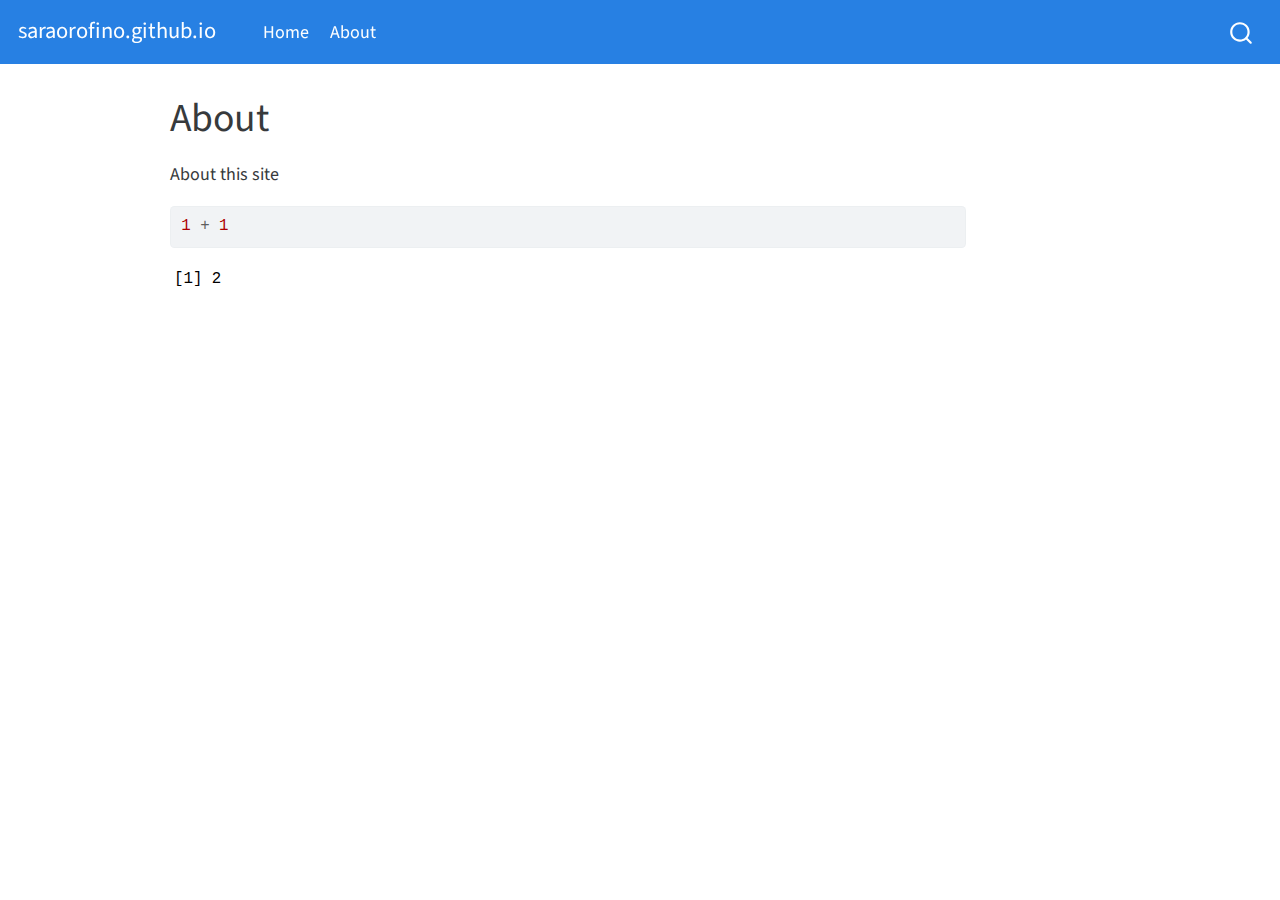
==== docs/about.html @ 3dde2472 "test build" ====
<!DOCTYPE html>
<html xmlns="http://www.w3.org/1999/xhtml" lang="en" xml:lang="en"><head>

<meta charset="utf-8">
<meta name="generator" content="quarto-1.2.269">

<meta name="viewport" content="width=device-width, initial-scale=1.0, user-scalable=yes">


<title>saraorofino.github.io - About</title>
<style>
code{white-space: pre-wrap;}
span.smallcaps{font-variant: small-caps;}
div.columns{display: flex; gap: min(4vw, 1.5em);}
div.column{flex: auto; overflow-x: auto;}
div.hanging-indent{margin-left: 1.5em; text-indent: -1.5em;}
ul.task-list{list-style: none;}
ul.task-list li input[type="checkbox"] {
  width: 0.8em;
  margin: 0 0.8em 0.2em -1.6em;
  vertical-align: middle;
}
pre > code.sourceCode { white-space: pre; position: relative; }
pre > code.sourceCode > span { display: inline-block; line-height: 1.25; }
pre > code.sourceCode > span:empty { height: 1.2em; }
.sourceCode { overflow: visible; }
code.sourceCode > span { color: inherit; text-decoration: inherit; }
div.sourceCode { margin: 1em 0; }
pre.sourceCode { margin: 0; }
@media screen {
div.sourceCode { overflow: auto; }
}
@media print {
pre > code.sourceCode { white-space: pre-wrap; }
pre > code.sourceCode > span { text-indent: -5em; padding-left: 5em; }
}
pre.numberSource code
  { counter-reset: source-line 0; }
pre.numberSource code > span
  { position: relative; left: -4em; counter-increment: source-line; }
pre.numberSource code > span > a:first-child::before
  { content: counter(source-line);
    position: relative; left: -1em; text-align: right; vertical-align: baseline;
    border: none; display: inline-block;
    -webkit-touch-callout: none; -webkit-user-select: none;
    -khtml-user-select: none; -moz-user-select: none;
    -ms-user-select: none; user-select: none;
    padding: 0 4px; width: 4em;
    color: #aaaaaa;
  }
pre.numberSource { margin-left: 3em; border-left: 1px solid #aaaaaa;  padding-left: 4px; }
div.sourceCode
  {   }
@media screen {
pre > code.sourceCode > span > a:first-child::before { text-decoration: underline; }
}
code span.al { color: #ff0000; font-weight: bold; } /* Alert */
code span.an { color: #60a0b0; font-weight: bold; font-style: italic; } /* Annotation */
code span.at { color: #7d9029; } /* Attribute */
code span.bn { color: #40a070; } /* BaseN */
code span.bu { color: #008000; } /* BuiltIn */
code span.cf { color: #007020; font-weight: bold; } /* ControlFlow */
code span.ch { color: #4070a0; } /* Char */
code span.cn { color: #880000; } /* Constant */
code span.co { color: #60a0b0; font-style: italic; } /* Comment */
code span.cv { color: #60a0b0; font-weight: bold; font-style: italic; } /* CommentVar */
code span.do { color: #ba2121; font-style: italic; } /* Documentation */
code span.dt { color: #902000; } /* DataType */
code span.dv { color: #40a070; } /* DecVal */
code span.er { color: #ff0000; font-weight: bold; } /* Error */
code span.ex { } /* Extension */
code span.fl { color: #40a070; } /* Float */
code span.fu { color: #06287e; } /* Function */
code span.im { color: #008000; font-weight: bold; } /* Import */
code span.in { color: #60a0b0; font-weight: bold; font-style: italic; } /* Information */
code span.kw { color: #007020; font-weight: bold; } /* Keyword */
code span.op { color: #666666; } /* Operator */
code span.ot { color: #007020; } /* Other */
code span.pp { color: #bc7a00; } /* Preprocessor */
code span.sc { color: #4070a0; } /* SpecialChar */
code span.ss { color: #bb6688; } /* SpecialString */
code span.st { color: #4070a0; } /* String */
code span.va { color: #19177c; } /* Variable */
code span.vs { color: #4070a0; } /* VerbatimString */
code span.wa { color: #60a0b0; font-weight: bold; font-style: italic; } /* Warning */
</style>


<script src="site_libs/quarto-nav/quarto-nav.js"></script>
<script src="site_libs/quarto-nav/headroom.min.js"></script>
<script src="site_libs/clipboard/clipboard.min.js"></script>
<script src="site_libs/quarto-search/autocomplete.umd.js"></script>
<script src="site_libs/quarto-search/fuse.min.js"></script>
<script src="site_libs/quarto-search/quarto-search.js"></script>
<meta name="quarto:offset" content="./">
<script src="site_libs/quarto-html/quarto.js"></script>
<script src="site_libs/quarto-html/popper.min.js"></script>
<script src="site_libs/quarto-html/tippy.umd.min.js"></script>
<script src="site_libs/quarto-html/anchor.min.js"></script>
<link href="site_libs/quarto-html/tippy.css" rel="stylesheet">
<link href="site_libs/quarto-html/quarto-syntax-highlighting.css" rel="stylesheet" id="quarto-text-highlighting-styles">
<script src="site_libs/bootstrap/bootstrap.min.js"></script>
<link href="site_libs/bootstrap/bootstrap-icons.css" rel="stylesheet">
<link href="site_libs/bootstrap/bootstrap.min.css" rel="stylesheet" id="quarto-bootstrap" data-mode="light">
<script id="quarto-search-options" type="application/json">{
  "location": "navbar",
  "copy-button": false,
  "collapse-after": 3,
  "panel-placement": "end",
  "type": "overlay",
  "limit": 20,
  "language": {
    "search-no-results-text": "No results",
    "search-matching-documents-text": "matching documents",
    "search-copy-link-title": "Copy link to search",
    "search-hide-matches-text": "Hide additional matches",
    "search-more-match-text": "more match in this document",
    "search-more-matches-text": "more matches in this document",
    "search-clear-button-title": "Clear",
    "search-detached-cancel-button-title": "Cancel",
    "search-submit-button-title": "Submit"
  }
}</script>


<link rel="stylesheet" href="styles.css">
</head>

<body class="nav-fixed">

<div id="quarto-search-results"></div>
  <header id="quarto-header" class="headroom fixed-top">
    <nav class="navbar navbar-expand-lg navbar-dark ">
      <div class="navbar-container container-fluid">
      <div class="navbar-brand-container">
    <a class="navbar-brand" href="./index.html">
    <span class="navbar-title">saraorofino.github.io</span>
    </a>
  </div>
          <button class="navbar-toggler" type="button" data-bs-toggle="collapse" data-bs-target="#navbarCollapse" aria-controls="navbarCollapse" aria-expanded="false" aria-label="Toggle navigation" onclick="if (window.quartoToggleHeadroom) { window.quartoToggleHeadroom(); }">
  <span class="navbar-toggler-icon"></span>
</button>
          <div class="collapse navbar-collapse" id="navbarCollapse">
            <ul class="navbar-nav navbar-nav-scroll me-auto">
  <li class="nav-item">
    <a class="nav-link" href="./index.html">
 <span class="menu-text">Home</span></a>
  </li>  
  <li class="nav-item">
    <a class="nav-link active" href="./about.html" aria-current="page">
 <span class="menu-text">About</span></a>
  </li>  
</ul>
              <div id="quarto-search" class="" title="Search"></div>
          </div> <!-- /navcollapse -->
      </div> <!-- /container-fluid -->
    </nav>
</header>
<!-- content -->
<div id="quarto-content" class="quarto-container page-columns page-rows-contents page-layout-article page-navbar">
<!-- sidebar -->
<!-- margin-sidebar -->
    <div id="quarto-margin-sidebar" class="sidebar margin-sidebar">
        
    </div>
<!-- main -->
<main class="content" id="quarto-document-content">

<header id="title-block-header" class="quarto-title-block default">
<div class="quarto-title">
<h1 class="title">About</h1>
</div>



<div class="quarto-title-meta">

    
  
    
  </div>
  

</header>

<p>About this site</p>
<div class="cell">
<div class="sourceCode cell-code" id="cb1"><pre class="sourceCode r code-with-copy"><code class="sourceCode r"><span id="cb1-1"><a href="#cb1-1" aria-hidden="true" tabindex="-1"></a><span class="dv">1</span> <span class="sc">+</span> <span class="dv">1</span></span></code><button title="Copy to Clipboard" class="code-copy-button"><i class="bi"></i></button></pre></div>
<div class="cell-output cell-output-stdout">
<pre><code>[1] 2</code></pre>
</div>
</div>



</main> <!-- /main -->
<script id="quarto-html-after-body" type="application/javascript">
window.document.addEventListener("DOMContentLoaded", function (event) {
  const toggleBodyColorMode = (bsSheetEl) => {
    const mode = bsSheetEl.getAttribute("data-mode");
    const bodyEl = window.document.querySelector("body");
    if (mode === "dark") {
      bodyEl.classList.add("quarto-dark");
      bodyEl.classList.remove("quarto-light");
    } else {
      bodyEl.classList.add("quarto-light");
      bodyEl.classList.remove("quarto-dark");
    }
  }
  const toggleBodyColorPrimary = () => {
    const bsSheetEl = window.document.querySelector("link#quarto-bootstrap");
    if (bsSheetEl) {
      toggleBodyColorMode(bsSheetEl);
    }
  }
  toggleBodyColorPrimary();  
  const icon = "";
  const anchorJS = new window.AnchorJS();
  anchorJS.options = {
    placement: 'right',
    icon: icon
  };
  anchorJS.add('.anchored');
  const clipboard = new window.ClipboardJS('.code-copy-button', {
    target: function(trigger) {
      return trigger.previousElementSibling;
    }
  });
  clipboard.on('success', function(e) {
    // button target
    const button = e.trigger;
    // don't keep focus
    button.blur();
    // flash "checked"
    button.classList.add('code-copy-button-checked');
    var currentTitle = button.getAttribute("title");
    button.setAttribute("title", "Copied!");
    let tooltip;
    if (window.bootstrap) {
      button.setAttribute("data-bs-toggle", "tooltip");
      button.setAttribute("data-bs-placement", "left");
      button.setAttribute("data-bs-title", "Copied!");
      tooltip = new bootstrap.Tooltip(button, 
        { trigger: "manual", 
          customClass: "code-copy-button-tooltip",
          offset: [0, -8]});
      tooltip.show();    
    }
    setTimeout(function() {
      if (tooltip) {
        tooltip.hide();
        button.removeAttribute("data-bs-title");
        button.removeAttribute("data-bs-toggle");
        button.removeAttribute("data-bs-placement");
      }
      button.setAttribute("title", currentTitle);
      button.classList.remove('code-copy-button-checked');
    }, 1000);
    // clear code selection
    e.clearSelection();
  });
  function tippyHover(el, contentFn) {
    const config = {
      allowHTML: true,
      content: contentFn,
      maxWidth: 500,
      delay: 100,
      arrow: false,
      appendTo: function(el) {
          return el.parentElement;
      },
      interactive: true,
      interactiveBorder: 10,
      theme: 'quarto',
      placement: 'bottom-start'
    };
    window.tippy(el, config); 
  }
  const noterefs = window.document.querySelectorAll('a[role="doc-noteref"]');
  for (var i=0; i<noterefs.length; i++) {
    const ref = noterefs[i];
    tippyHover(ref, function() {
      // use id or data attribute instead here
      let href = ref.getAttribute('data-footnote-href') || ref.getAttribute('href');
      try { href = new URL(href).hash; } catch {}
      const id = href.replace(/^#\/?/, "");
      const note = window.document.getElementById(id);
      return note.innerHTML;
    });
  }
  const findCites = (el) => {
    const parentEl = el.parentElement;
    if (parentEl) {
      const cites = parentEl.dataset.cites;
      if (cites) {
        return {
          el,
          cites: cites.split(' ')
        };
      } else {
        return findCites(el.parentElement)
      }
    } else {
      return undefined;
    }
  };
  var bibliorefs = window.document.querySelectorAll('a[role="doc-biblioref"]');
  for (var i=0; i<bibliorefs.length; i++) {
    const ref = bibliorefs[i];
    const citeInfo = findCites(ref);
    if (citeInfo) {
      tippyHover(citeInfo.el, function() {
        var popup = window.document.createElement('div');
        citeInfo.cites.forEach(function(cite) {
          var citeDiv = window.document.createElement('div');
          citeDiv.classList.add('hanging-indent');
          citeDiv.classList.add('csl-entry');
          var biblioDiv = window.document.getElementById('ref-' + cite);
          if (biblioDiv) {
            citeDiv.innerHTML = biblioDiv.innerHTML;
          }
          popup.appendChild(citeDiv);
        });
        return popup.innerHTML;
      });
    }
  }
});
</script>
</div> <!-- /content -->



</body></html>
---- docs/site_libs/quarto-html/tippy.css ----
.tippy-box[data-animation=fade][data-state=hidden]{opacity:0}[data-tippy-root]{max-width:calc(100vw - 10px)}.tippy-box{position:relative;background-color:#333;color:#fff;border-radius:4px;font-size:14px;line-height:1.4;white-space:normal;outline:0;transition-property:transform,visibility,opacity}.tippy-box[data-placement^=top]>.tippy-arrow{bottom:0}.tippy-box[data-placement^=top]>.tippy-arrow:before{bottom:-7px;left:0;border-width:8px 8px 0;border-top-color:initial;transform-origin:center top}.tippy-box[data-placement^=bottom]>.tippy-arrow{top:0}.tippy-box[data-placement^=bottom]>.tippy-arrow:before{top:-7px;left:0;border-width:0 8px 8px;border-bottom-color:initial;transform-origin:center bottom}.tippy-box[data-placement^=left]>.tippy-arrow{right:0}.tippy-box[data-placement^=left]>.tippy-arrow:before{border-width:8px 0 8px 8px;border-left-color:initial;right:-7px;transform-origin:center left}.tippy-box[data-placement^=right]>.tippy-arrow{left:0}.tippy-box[data-placement^=right]>.tippy-arrow:before{left:-7px;border-width:8px 8px 8px 0;border-right-color:initial;transform-origin:center right}.tippy-box[data-inertia][data-state=visible]{transition-timing-function:cubic-bezier(.54,1.5,.38,1.11)}.tippy-arrow{width:16px;height:16px;color:#333}.tippy-arrow:before{content:"";position:absolute;border-color:transparent;border-style:solid}.tippy-content{position:relative;padding:5px 9px;z-index:1}
---- docs/site_libs/quarto-html/quarto-syntax-highlighting.css ----
/* quarto syntax highlight colors */
:root {
  --quarto-hl-ot-color: #003B4F;
  --quarto-hl-at-color: #657422;
  --quarto-hl-ss-color: #20794D;
  --quarto-hl-an-color: #5E5E5E;
  --quarto-hl-fu-color: #4758AB;
  --quarto-hl-st-color: #20794D;
  --quarto-hl-cf-color: #003B4F;
  --quarto-hl-op-color: #5E5E5E;
  --quarto-hl-er-color: #AD0000;
  --quarto-hl-bn-color: #AD0000;
  --quarto-hl-al-color: #AD0000;
  --quarto-hl-va-color: #111111;
  --quarto-hl-bu-color: inherit;
  --quarto-hl-ex-color: inherit;
  --quarto-hl-pp-color: #AD0000;
  --quarto-hl-in-color: #5E5E5E;
  --quarto-hl-vs-color: #20794D;
  --quarto-hl-wa-color: #5E5E5E;
  --quarto-hl-do-color: #5E5E5E;
  --quarto-hl-im-color: #00769E;
  --quarto-hl-ch-color: #20794D;
  --quarto-hl-dt-color: #AD0000;
  --quarto-hl-fl-color: #AD0000;
  --quarto-hl-co-color: #5E5E5E;
  --quarto-hl-cv-color: #5E5E5E;
  --quarto-hl-cn-color: #8f5902;
  --quarto-hl-sc-color: #5E5E5E;
  --quarto-hl-dv-color: #AD0000;
  --quarto-hl-kw-color: #003B4F;
}

/* other quarto variables */
:root {
  --quarto-font-monospace: SFMono-Regular, Menlo, Monaco, Consolas, "Liberation Mono", "Courier New", monospace;
}

pre > code.sourceCode > span {
  color: #003B4F;
}

code span {
  color: #003B4F;
}

code.sourceCode > span {
  color: #003B4F;
}

div.sourceCode,
div.sourceCode pre.sourceCode {
  color: #003B4F;
}

code span.ot {
  color: #003B4F;
}

code span.at {
  color: #657422;
}

code span.ss {
  color: #20794D;
}

code span.an {
  color: #5E5E5E;
}

code span.fu {
  color: #4758AB;
}

code span.st {
  color: #20794D;
}

code span.cf {
  color: #003B4F;
}

code span.op {
  color: #5E5E5E;
}

code span.er {
  color: #AD0000;
}

code span.bn {
  color: #AD0000;
}

code span.al {
  color: #AD0000;
}

code span.va {
  color: #111111;
}

code span.pp {
  color: #AD0000;
}

code span.in {
  color: #5E5E5E;
}

code span.vs {
  color: #20794D;
}

code span.wa {
  color: #5E5E5E;
  font-style: italic;
}

code span.do {
  color: #5E5E5E;
  font-style: italic;
}

code span.im {
  color: #00769E;
}

code span.ch {
  color: #20794D;
}

code span.dt {
  color: #AD0000;
}

code span.fl {
  color: #AD0000;
}

code span.co {
  color: #5E5E5E;
}

code span.cv {
  color: #5E5E5E;
  font-style: italic;
}

code span.cn {
  color: #8f5902;
}

code span.sc {
  color: #5E5E5E;
}

code span.dv {
  color: #AD0000;
}

code span.kw {
  color: #003B4F;
}

.prevent-inlining {
  content: "</";
}

/*# sourceMappingURL=debc5d5d77c3f9108843748ff7464032.css.map */
---- docs/styles.css ----
/* css styles */
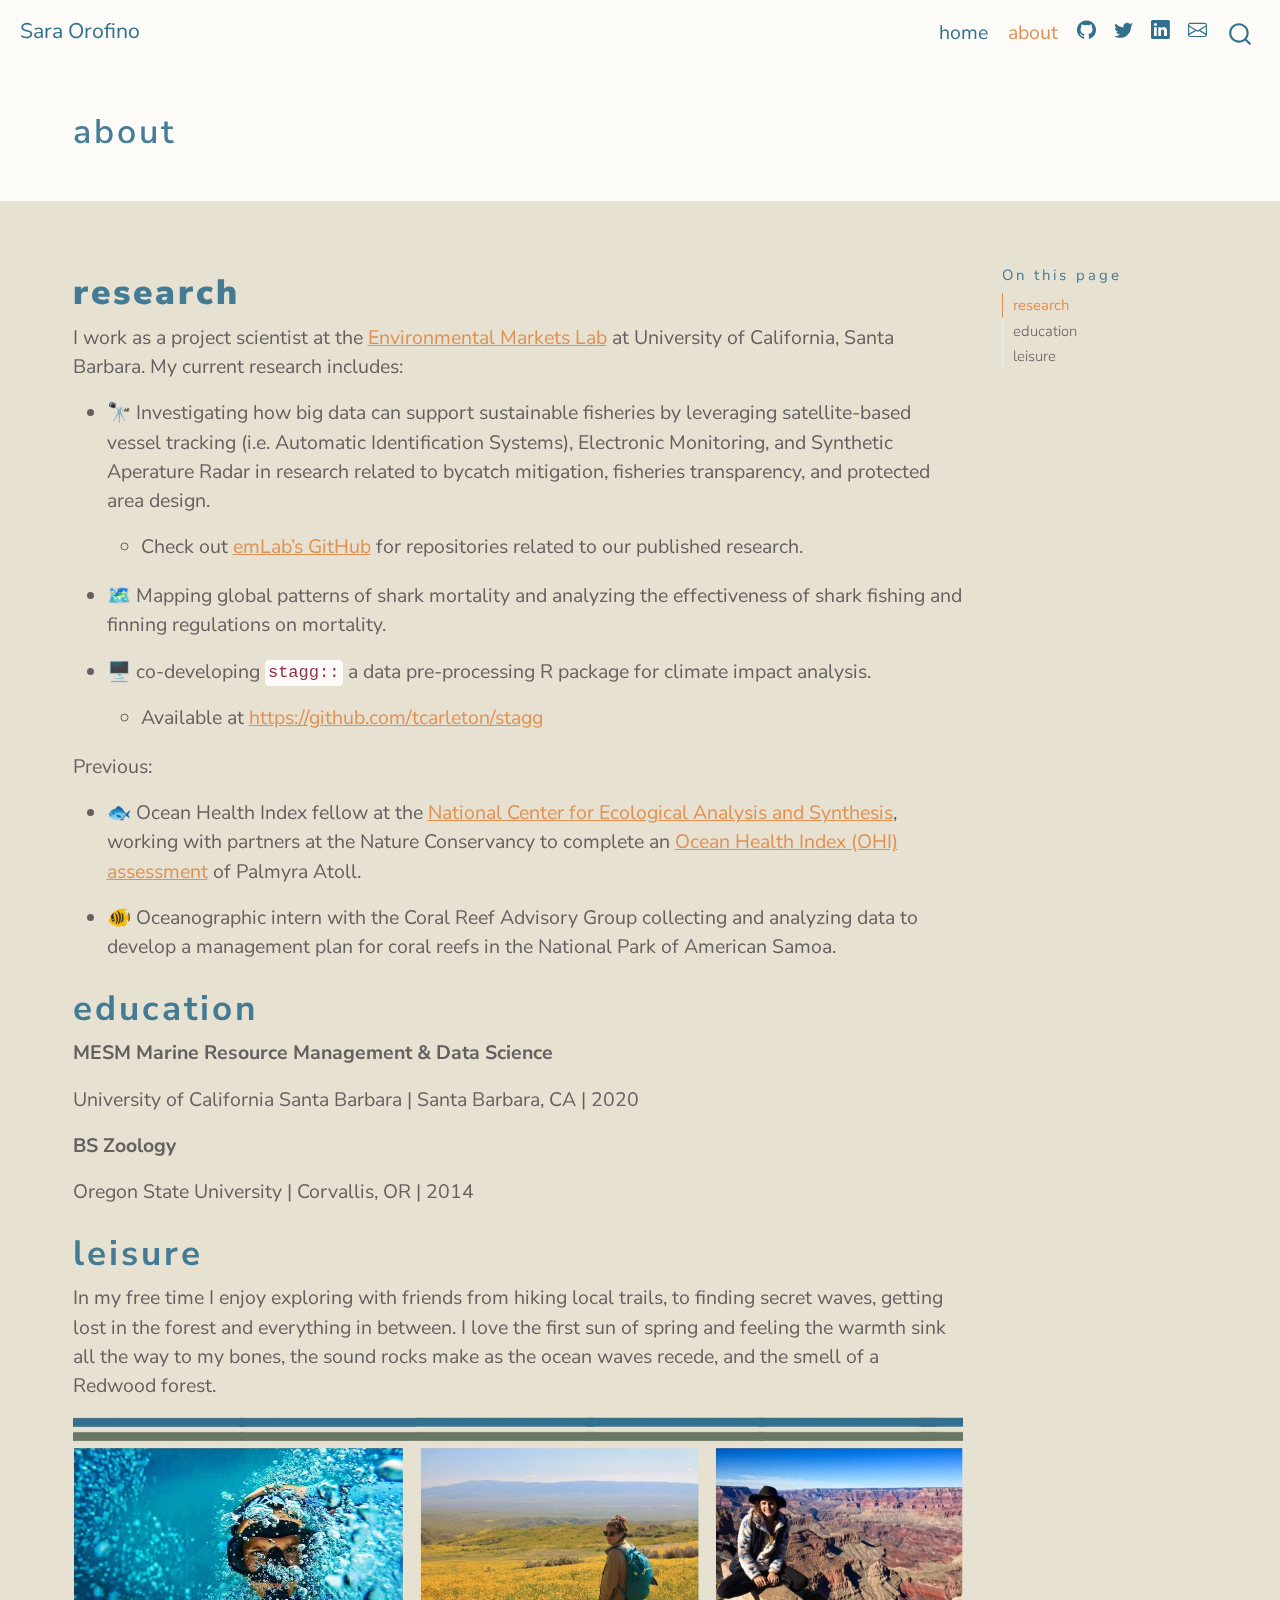
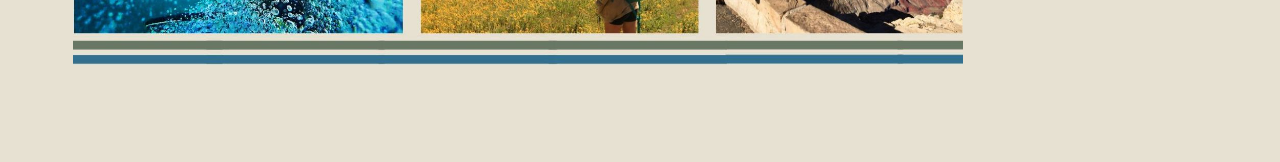
==== commit ec481ca8: "Build out about page, add colors" ====
--- a/docs/about.html
+++ b/docs/about.html
@@ -2,12 +2,12 @@
 <html xmlns="http://www.w3.org/1999/xhtml" lang="en" xml:lang="en"><head>
 
 <meta charset="utf-8">
-<meta name="generator" content="quarto-1.2.269">
+<meta name="generator" content="quarto-1.3.353">
 
 <meta name="viewport" content="width=device-width, initial-scale=1.0, user-scalable=yes">
 
 
-<title>saraorofino.github.io - About</title>
+<title>Sara Orofino - about</title>
 <style>
 code{white-space: pre-wrap;}
 span.smallcaps{font-variant: small-caps;}
@@ -17,72 +17,9 @@
 ul.task-list{list-style: none;}
 ul.task-list li input[type="checkbox"] {
   width: 0.8em;
-  margin: 0 0.8em 0.2em -1.6em;
+  margin: 0 0.8em 0.2em -1em; /* quarto-specific, see https://github.com/quarto-dev/quarto-cli/issues/4556 */ 
   vertical-align: middle;
 }
-pre > code.sourceCode { white-space: pre; position: relative; }
-pre > code.sourceCode > span { display: inline-block; line-height: 1.25; }
-pre > code.sourceCode > span:empty { height: 1.2em; }
-.sourceCode { overflow: visible; }
-code.sourceCode > span { color: inherit; text-decoration: inherit; }
-div.sourceCode { margin: 1em 0; }
-pre.sourceCode { margin: 0; }
-@media screen {
-div.sourceCode { overflow: auto; }
-}
-@media print {
-pre > code.sourceCode { white-space: pre-wrap; }
-pre > code.sourceCode > span { text-indent: -5em; padding-left: 5em; }
-}
-pre.numberSource code
-  { counter-reset: source-line 0; }
-pre.numberSource code > span
-  { position: relative; left: -4em; counter-increment: source-line; }
-pre.numberSource code > span > a:first-child::before
-  { content: counter(source-line);
-    position: relative; left: -1em; text-align: right; vertical-align: baseline;
-    border: none; display: inline-block;
-    -webkit-touch-callout: none; -webkit-user-select: none;
-    -khtml-user-select: none; -moz-user-select: none;
-    -ms-user-select: none; user-select: none;
-    padding: 0 4px; width: 4em;
-    color: #aaaaaa;
-  }
-pre.numberSource { margin-left: 3em; border-left: 1px solid #aaaaaa;  padding-left: 4px; }
-div.sourceCode
-  {   }
-@media screen {
-pre > code.sourceCode > span > a:first-child::before { text-decoration: underline; }
-}
-code span.al { color: #ff0000; font-weight: bold; } /* Alert */
-code span.an { color: #60a0b0; font-weight: bold; font-style: italic; } /* Annotation */
-code span.at { color: #7d9029; } /* Attribute */
-code span.bn { color: #40a070; } /* BaseN */
-code span.bu { color: #008000; } /* BuiltIn */
-code span.cf { color: #007020; font-weight: bold; } /* ControlFlow */
-code span.ch { color: #4070a0; } /* Char */
-code span.cn { color: #880000; } /* Constant */
-code span.co { color: #60a0b0; font-style: italic; } /* Comment */
-code span.cv { color: #60a0b0; font-weight: bold; font-style: italic; } /* CommentVar */
-code span.do { color: #ba2121; font-style: italic; } /* Documentation */
-code span.dt { color: #902000; } /* DataType */
-code span.dv { color: #40a070; } /* DecVal */
-code span.er { color: #ff0000; font-weight: bold; } /* Error */
-code span.ex { } /* Extension */
-code span.fl { color: #40a070; } /* Float */
-code span.fu { color: #06287e; } /* Function */
-code span.im { color: #008000; font-weight: bold; } /* Import */
-code span.in { color: #60a0b0; font-weight: bold; font-style: italic; } /* Information */
-code span.kw { color: #007020; font-weight: bold; } /* Keyword */
-code span.op { color: #666666; } /* Operator */
-code span.ot { color: #007020; } /* Other */
-code span.pp { color: #bc7a00; } /* Preprocessor */
-code span.sc { color: #4070a0; } /* SpecialChar */
-code span.ss { color: #bb6688; } /* SpecialString */
-code span.st { color: #4070a0; } /* String */
-code span.va { color: #19177c; } /* Variable */
-code span.vs { color: #4070a0; } /* VerbatimString */
-code span.wa { color: #60a0b0; font-weight: bold; font-style: italic; } /* Warning */
 </style>
 
 
@@ -123,7 +60,6 @@
 }</script>
 
 
-<link rel="stylesheet" href="styles.css">
 </head>
 
 <body class="nav-fixed">
@@ -134,64 +70,121 @@
       <div class="navbar-container container-fluid">
       <div class="navbar-brand-container">
     <a class="navbar-brand" href="./index.html">
-    <span class="navbar-title">saraorofino.github.io</span>
+    <span class="navbar-title">Sara Orofino</span>
     </a>
   </div>
+            <div id="quarto-search" class="" title="Search"></div>
           <button class="navbar-toggler" type="button" data-bs-toggle="collapse" data-bs-target="#navbarCollapse" aria-controls="navbarCollapse" aria-expanded="false" aria-label="Toggle navigation" onclick="if (window.quartoToggleHeadroom) { window.quartoToggleHeadroom(); }">
   <span class="navbar-toggler-icon"></span>
 </button>
           <div class="collapse navbar-collapse" id="navbarCollapse">
-            <ul class="navbar-nav navbar-nav-scroll me-auto">
+            <ul class="navbar-nav navbar-nav-scroll ms-auto">
   <li class="nav-item">
-    <a class="nav-link" href="./index.html">
- <span class="menu-text">Home</span></a>
+    <a class="nav-link" href="./index.html" rel="" target="">
+ <span class="menu-text">home</span></a>
   </li>  
   <li class="nav-item">
-    <a class="nav-link active" href="./about.html" aria-current="page">
- <span class="menu-text">About</span></a>
+    <a class="nav-link active" href="./about.html" rel="" target="" aria-current="page">
+ <span class="menu-text">about</span></a>
+  </li>  
+  <li class="nav-item compact">
+    <a class="nav-link" href="https://github.com/saraorofino" rel="" target=""><i class="bi bi-github" role="img">
+</i> 
+ <span class="menu-text"></span></a>
+  </li>  
+  <li class="nav-item compact">
+    <a class="nav-link" href="https://twitter.com/slorofino" rel="" target=""><i class="bi bi-twitter" role="img">
+</i> 
+ <span class="menu-text"></span></a>
+  </li>  
+  <li class="nav-item compact">
+    <a class="nav-link" href="https://www.linkedin.com/in/sara-orofino" rel="" target=""><i class="bi bi-linkedin" role="img">
+</i> 
+ <span class="menu-text"></span></a>
+  </li>  
+  <li class="nav-item compact">
+    <a class="nav-link" href="mailto:saraorofino@ucsb.edu" rel="" target=""><i class="bi bi-envelope" role="img">
+</i> 
+ <span class="menu-text"></span></a>
   </li>  
 </ul>
-              <div id="quarto-search" class="" title="Search"></div>
+            <div class="quarto-navbar-tools">
+</div>
           </div> <!-- /navcollapse -->
       </div> <!-- /container-fluid -->
     </nav>
 </header>
 <!-- content -->
-<div id="quarto-content" class="quarto-container page-columns page-rows-contents page-layout-article page-navbar">
+<header id="title-block-header" class="quarto-title-block default page-columns page-full">
+  <div class="quarto-title-banner page-columns page-full">
+    <div class="quarto-title column-page-left">
+      <h1 class="title">about</h1>
+                      </div>
+  </div>
+    
+  
+  <div class="quarto-title-meta">
+
+      
+    
+      
+    </div>
+    
+  
+  </header><div id="quarto-content" class="quarto-container page-columns page-rows-contents page-layout-full page-navbar">
 <!-- sidebar -->
 <!-- margin-sidebar -->
     <div id="quarto-margin-sidebar" class="sidebar margin-sidebar">
-        
+        <nav id="TOC" role="doc-toc" class="toc-active">
+    <h2 id="toc-title">On this page</h2>
+   
+  <ul>
+  <li><a href="#research" id="toc-research" class="nav-link active" data-scroll-target="#research"><strong>research</strong></a></li>
+  <li><a href="#education" id="toc-education" class="nav-link" data-scroll-target="#education">education</a></li>
+  <li><a href="#leisure" id="toc-leisure" class="nav-link" data-scroll-target="#leisure">leisure</a></li>
+  </ul>
+</nav>
     </div>
 <!-- main -->
-<main class="content" id="quarto-document-content">
-
-<header id="title-block-header" class="quarto-title-block default">
-<div class="quarto-title">
-<h1 class="title">About</h1>
-</div>
-
-
-
-<div class="quarto-title-meta">
-
-    
-  
-    
-  </div>
-  
-
-</header>
-
-<p>About this site</p>
-<div class="cell">
-<div class="sourceCode cell-code" id="cb1"><pre class="sourceCode r code-with-copy"><code class="sourceCode r"><span id="cb1-1"><a href="#cb1-1" aria-hidden="true" tabindex="-1"></a><span class="dv">1</span> <span class="sc">+</span> <span class="dv">1</span></span></code><button title="Copy to Clipboard" class="code-copy-button"><i class="bi"></i></button></pre></div>
-<div class="cell-output cell-output-stdout">
-<pre><code>[1] 2</code></pre>
-</div>
-</div>
-
-
+<main class="content quarto-banner-title-block column-page-left" id="quarto-document-content">
+
+
+
+
+<section id="research" class="level3">
+<h3 class="anchored" data-anchor-id="research"><strong>research</strong></h3>
+<p>I work as a project scientist at the <a href="https://emlab.ucsb.edu/">Environmental Markets Lab</a> at University of California, Santa Barbara. My current research includes:</p>
+<ul>
+<li><p>🔭 Investigating how big data can support sustainable fisheries by leveraging satellite-based vessel tracking (i.e.&nbsp;Automatic Identification Systems), Electronic Monitoring, and Synthetic Aperature Radar in research related to bycatch mitigation, fisheries transparency, and protected area design.</p>
+<ul>
+<li>Check out <a href="https://github.com/emlab-ucsb">emLab’s GitHub</a> for repositories related to our published research.</li>
+</ul></li>
+<li><p>🗺️ Mapping global patterns of shark mortality and analyzing the effectiveness of shark fishing and finning regulations on mortality.</p></li>
+<li><p>🖥️ co-developing <code>stagg::</code> a data pre-processing R package for climate impact analysis.</p>
+<ul>
+<li>Available at <a href="#0">https://github.com/tcarleton/stagg</a></li>
+</ul></li>
+</ul>
+<p>Previous:</p>
+<ul>
+<li><p>🐟 Ocean Health Index fellow at the <a href="https://www.nceas.ucsb.edu/">National Center for Ecological Analysis and Synthesis</a>, working with partners at the Nature Conservancy to complete an <a href="https://raw.githack.com/OHI-4site/pal-scores/master/documents/methods-results/Supplement.html">Ocean Health Index (OHI) assessment</a> of Palmyra Atoll.</p></li>
+<li><p>🐠 Oceanographic intern with the Coral Reef Advisory Group collecting and analyzing data to develop a management plan for coral reefs in the National Park of American Samoa.</p></li>
+</ul>
+</section>
+<section id="education" class="level3">
+<h3 class="anchored" data-anchor-id="education">education</h3>
+<p><strong>MESM Marine Resource Management &amp; Data Science</strong></p>
+<p>University of California Santa Barbara | Santa Barbara, CA | 2020</p>
+<p><strong>BS Zoology</strong></p>
+<p>Oregon State University | Corvallis, OR | 2014</p>
+</section>
+<section id="leisure" class="level3">
+<h3 class="anchored" data-anchor-id="leisure">leisure</h3>
+<p>In my free time I enjoy exploring with friends from hiking local trails, to finding secret waves, getting lost in the forest and everything in between. I love the first sun of spring and feeling the warmth sink all the way to my bones, the sound rocks make as the ocean waves recede, and the smell of a Redwood forest.</p>
+<p><img src="./images/about_me.jpg" class="img-fluid"></p>
+
+
+</section>
 
 </main> <!-- /main -->
 <script id="quarto-html-after-body" type="application/javascript">
@@ -221,9 +214,23 @@
     icon: icon
   };
   anchorJS.add('.anchored');
+  const isCodeAnnotation = (el) => {
+    for (const clz of el.classList) {
+      if (clz.startsWith('code-annotation-')) {                     
+        return true;
+      }
+    }
+    return false;
+  }
   const clipboard = new window.ClipboardJS('.code-copy-button', {
-    target: function(trigger) {
-      return trigger.previousElementSibling;
+    text: function(trigger) {
+      const codeEl = trigger.previousElementSibling.cloneNode(true);
+      for (const childEl of codeEl.children) {
+        if (isCodeAnnotation(childEl)) {
+          childEl.remove();
+        }
+      }
+      return codeEl.innerText;
     }
   });
   clipboard.on('success', function(e) {
@@ -288,6 +295,92 @@
       return note.innerHTML;
     });
   }
+      let selectedAnnoteEl;
+      const selectorForAnnotation = ( cell, annotation) => {
+        let cellAttr = 'data-code-cell="' + cell + '"';
+        let lineAttr = 'data-code-annotation="' +  annotation + '"';
+        const selector = 'span[' + cellAttr + '][' + lineAttr + ']';
+        return selector;
+      }
+      const selectCodeLines = (annoteEl) => {
+        const doc = window.document;
+        const targetCell = annoteEl.getAttribute("data-target-cell");
+        const targetAnnotation = annoteEl.getAttribute("data-target-annotation");
+        const annoteSpan = window.document.querySelector(selectorForAnnotation(targetCell, targetAnnotation));
+        const lines = annoteSpan.getAttribute("data-code-lines").split(",");
+        const lineIds = lines.map((line) => {
+          return targetCell + "-" + line;
+        })
+        let top = null;
+        let height = null;
+        let parent = null;
+        if (lineIds.length > 0) {
+            //compute the position of the single el (top and bottom and make a div)
+            const el = window.document.getElementById(lineIds[0]);
+            top = el.offsetTop;
+            height = el.offsetHeight;
+            parent = el.parentElement.parentElement;
+          if (lineIds.length > 1) {
+            const lastEl = window.document.getElementById(lineIds[lineIds.length - 1]);
+            const bottom = lastEl.offsetTop + lastEl.offsetHeight;
+            height = bottom - top;
+          }
+          if (top !== null && height !== null && parent !== null) {
+            // cook up a div (if necessary) and position it 
+            let div = window.document.getElementById("code-annotation-line-highlight");
+            if (div === null) {
+              div = window.document.createElement("div");
+              div.setAttribute("id", "code-annotation-line-highlight");
+              div.style.position = 'absolute';
+              parent.appendChild(div);
+            }
+            div.style.top = top - 2 + "px";
+            div.style.height = height + 4 + "px";
+            let gutterDiv = window.document.getElementById("code-annotation-line-highlight-gutter");
+            if (gutterDiv === null) {
+              gutterDiv = window.document.createElement("div");
+              gutterDiv.setAttribute("id", "code-annotation-line-highlight-gutter");
+              gutterDiv.style.position = 'absolute';
+              const codeCell = window.document.getElementById(targetCell);
+              const gutter = codeCell.querySelector('.code-annotation-gutter');
+              gutter.appendChild(gutterDiv);
+            }
+            gutterDiv.style.top = top - 2 + "px";
+            gutterDiv.style.height = height + 4 + "px";
+          }
+          selectedAnnoteEl = annoteEl;
+        }
+      };
+      const unselectCodeLines = () => {
+        const elementsIds = ["code-annotation-line-highlight", "code-annotation-line-highlight-gutter"];
+        elementsIds.forEach((elId) => {
+          const div = window.document.getElementById(elId);
+          if (div) {
+            div.remove();
+          }
+        });
+        selectedAnnoteEl = undefined;
+      };
+      // Attach click handler to the DT
+      const annoteDls = window.document.querySelectorAll('dt[data-target-cell]');
+      for (const annoteDlNode of annoteDls) {
+        annoteDlNode.addEventListener('click', (event) => {
+          const clickedEl = event.target;
+          if (clickedEl !== selectedAnnoteEl) {
+            unselectCodeLines();
+            const activeEl = window.document.querySelector('dt[data-target-cell].code-annotation-active');
+            if (activeEl) {
+              activeEl.classList.remove('code-annotation-active');
+            }
+            selectCodeLines(clickedEl);
+            clickedEl.classList.add('code-annotation-active');
+          } else {
+            // Unselect the line
+            unselectCodeLines();
+            clickedEl.classList.remove('code-annotation-active');
+          }
+        });
+      }
   const findCites = (el) => {
     const parentEl = el.parentElement;
     if (parentEl) {
--- a/docs/site_libs/quarto-html/quarto-syntax-highlighting.css
+++ b/docs/site_libs/quarto-html/quarto-syntax-highlighting.css
@@ -55,62 +55,85 @@
 
 code span.ot {
   color: #003B4F;
+  font-style: inherit;
 }
 
 code span.at {
   color: #657422;
+  font-style: inherit;
 }
 
 code span.ss {
   color: #20794D;
+  font-style: inherit;
 }
 
 code span.an {
   color: #5E5E5E;
+  font-style: inherit;
 }
 
 code span.fu {
   color: #4758AB;
+  font-style: inherit;
 }
 
 code span.st {
   color: #20794D;
+  font-style: inherit;
 }
 
 code span.cf {
   color: #003B4F;
+  font-style: inherit;
 }
 
 code span.op {
   color: #5E5E5E;
+  font-style: inherit;
 }
 
 code span.er {
   color: #AD0000;
+  font-style: inherit;
 }
 
 code span.bn {
   color: #AD0000;
+  font-style: inherit;
 }
 
 code span.al {
   color: #AD0000;
+  font-style: inherit;
 }
 
 code span.va {
   color: #111111;
+  font-style: inherit;
+}
+
+code span.bu {
+  font-style: inherit;
+}
+
+code span.ex {
+  font-style: inherit;
 }
 
 code span.pp {
   color: #AD0000;
+  font-style: inherit;
 }
 
 code span.in {
   color: #5E5E5E;
+  font-style: inherit;
 }
 
 code span.vs {
   color: #20794D;
+  font-style: inherit;
 }
 
 code span.wa {
@@ -125,22 +148,27 @@
 
 code span.im {
   color: #00769E;
+  font-style: inherit;
 }
 
 code span.ch {
   color: #20794D;
+  font-style: inherit;
 }
 
 code span.dt {
   color: #AD0000;
+  font-style: inherit;
 }
 
 code span.fl {
   color: #AD0000;
+  font-style: inherit;
 }
 
 code span.co {
   color: #5E5E5E;
+  font-style: inherit;
 }
 
 code span.cv {
@@ -150,18 +178,22 @@
 
 code span.cn {
   color: #8f5902;
+  font-style: inherit;
 }
 
 code span.sc {
   color: #5E5E5E;
+  font-style: inherit;
 }
 
 code span.dv {
   color: #AD0000;
+  font-style: inherit;
 }
 
 code span.kw {
   color: #003B4F;
+  font-style: inherit;
 }
 
 .prevent-inlining {
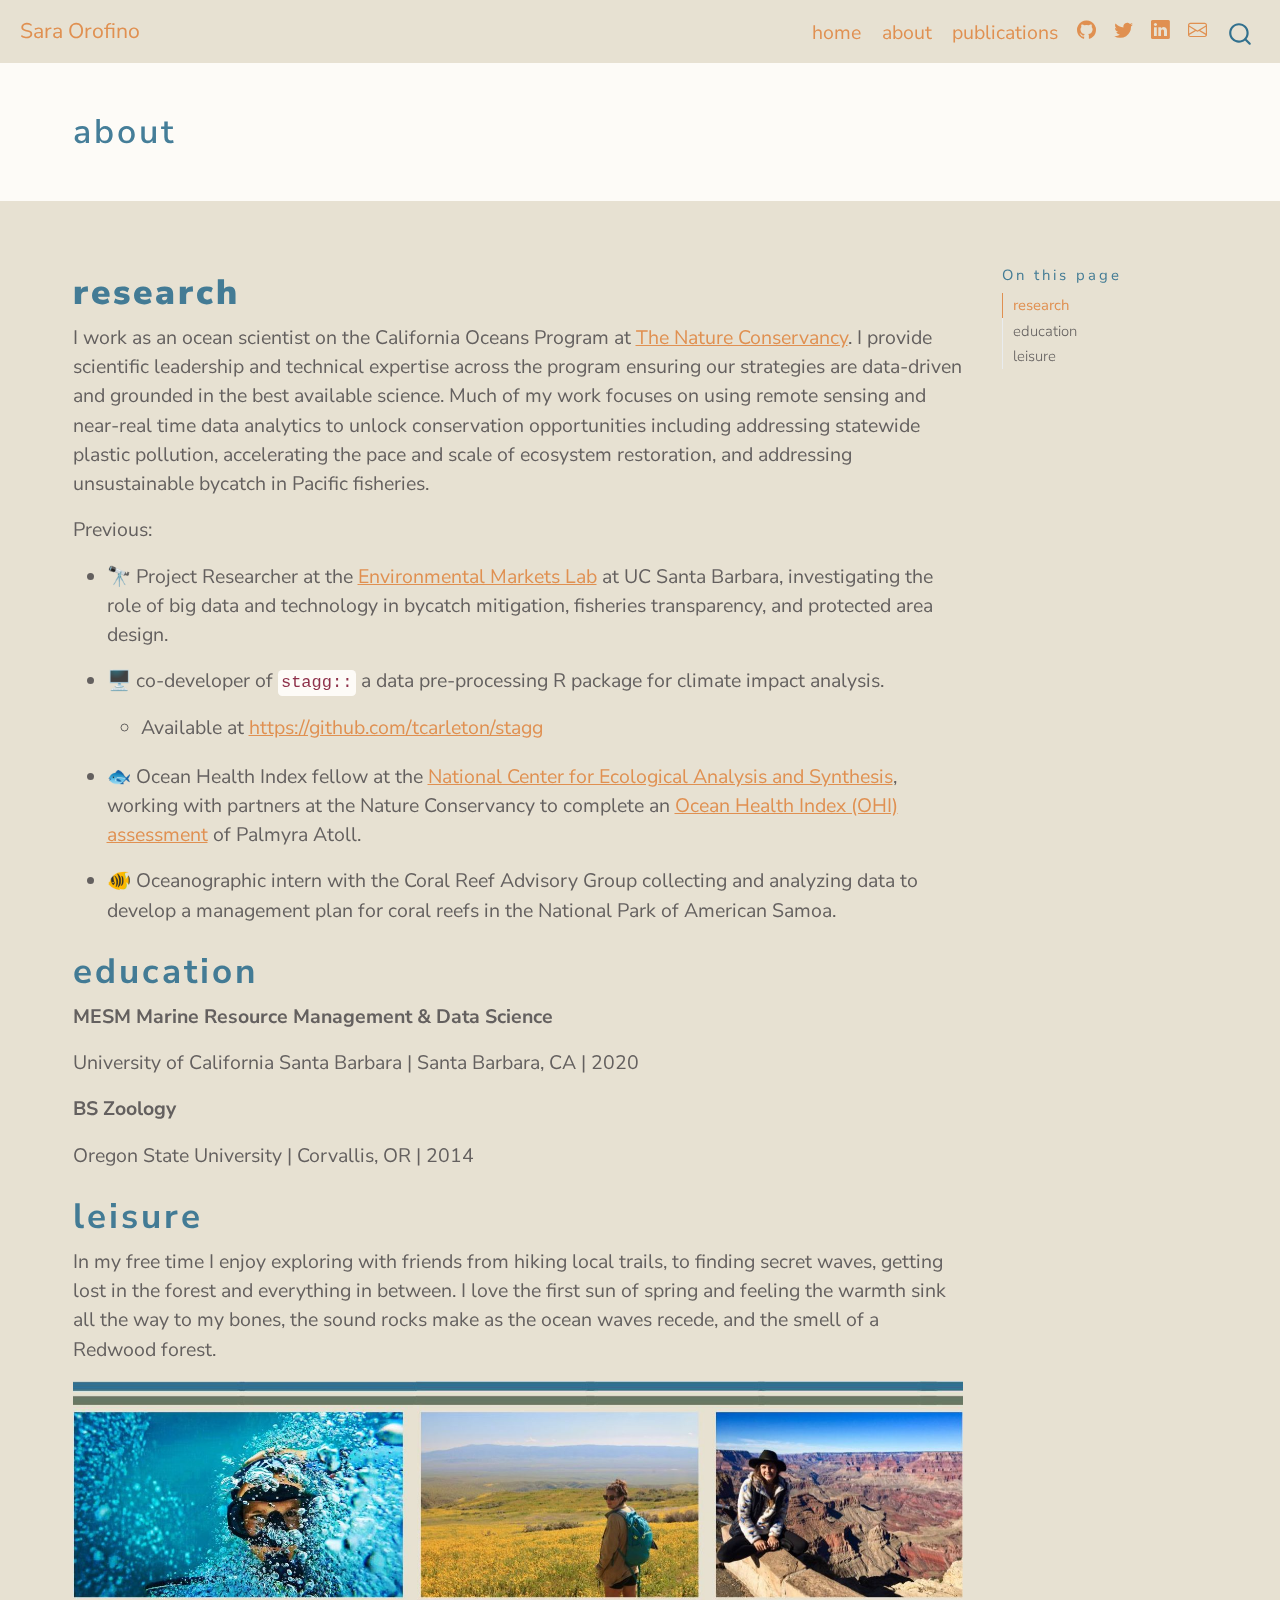
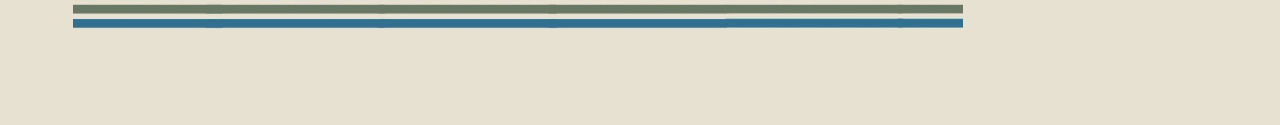
==== commit 814eea08: "Update home and about pages with new job info" ====
--- a/docs/about.html
+++ b/docs/about.html
@@ -2,7 +2,7 @@
 <html xmlns="http://www.w3.org/1999/xhtml" lang="en" xml:lang="en"><head>
 
 <meta charset="utf-8">
-<meta name="generator" content="quarto-1.3.353">
+<meta name="generator" content="quarto-1.4.553">
 
 <meta name="viewport" content="width=device-width, initial-scale=1.0, user-scalable=yes">
 
@@ -45,7 +45,13 @@
   "collapse-after": 3,
   "panel-placement": "end",
   "type": "overlay",
-  "limit": 20,
+  "limit": 50,
+  "keyboard-shortcut": [
+    "f",
+    "/",
+    "s"
+  ],
+  "show-item-context": false,
   "language": {
     "search-no-results-text": "No results",
     "search-matching-documents-text": "matching documents",
@@ -54,8 +60,10 @@
     "search-more-match-text": "more match in this document",
     "search-more-matches-text": "more matches in this document",
     "search-clear-button-title": "Clear",
+    "search-text-placeholder": "",
     "search-detached-cancel-button-title": "Cancel",
-    "search-submit-button-title": "Submit"
+    "search-submit-button-title": "Submit",
+    "search-label": "Search"
   }
 }</script>
 
@@ -65,10 +73,10 @@
 <body class="nav-fixed">
 
 <div id="quarto-search-results"></div>
-  <header id="quarto-header" class="headroom fixed-top">
-    <nav class="navbar navbar-expand-lg navbar-dark ">
+  <header id="quarto-header" class="headroom fixed-top quarto-banner">
+    <nav class="navbar navbar-expand-lg " data-bs-theme="dark">
       <div class="navbar-container container-fluid">
-      <div class="navbar-brand-container">
+      <div class="navbar-brand-container mx-auto">
     <a class="navbar-brand" href="./index.html">
     <span class="navbar-title">Sara Orofino</span>
     </a>
@@ -80,37 +88,41 @@
           <div class="collapse navbar-collapse" id="navbarCollapse">
             <ul class="navbar-nav navbar-nav-scroll ms-auto">
   <li class="nav-item">
-    <a class="nav-link" href="./index.html" rel="" target="">
- <span class="menu-text">home</span></a>
+    <a class="nav-link" href="./index.html"> 
+<span class="menu-text">home</span></a>
   </li>  
   <li class="nav-item">
-    <a class="nav-link active" href="./about.html" rel="" target="" aria-current="page">
- <span class="menu-text">about</span></a>
+    <a class="nav-link active" href="./about.html" aria-current="page"> 
+<span class="menu-text">about</span></a>
+  </li>  
+  <li class="nav-item">
+    <a class="nav-link" href="./publications.html"> 
+<span class="menu-text">publications</span></a>
   </li>  
   <li class="nav-item compact">
-    <a class="nav-link" href="https://github.com/saraorofino" rel="" target=""><i class="bi bi-github" role="img">
+    <a class="nav-link" href="https://github.com/saraorofino"> <i class="bi bi-github" role="img">
 </i> 
- <span class="menu-text"></span></a>
+<span class="menu-text"></span></a>
   </li>  
   <li class="nav-item compact">
-    <a class="nav-link" href="https://twitter.com/slorofino" rel="" target=""><i class="bi bi-twitter" role="img">
+    <a class="nav-link" href="https://twitter.com/slorofino"> <i class="bi bi-twitter" role="img">
 </i> 
- <span class="menu-text"></span></a>
+<span class="menu-text"></span></a>
   </li>  
   <li class="nav-item compact">
-    <a class="nav-link" href="https://www.linkedin.com/in/sara-orofino" rel="" target=""><i class="bi bi-linkedin" role="img">
+    <a class="nav-link" href="https://www.linkedin.com/in/sara-orofino"> <i class="bi bi-linkedin" role="img">
 </i> 
- <span class="menu-text"></span></a>
+<span class="menu-text"></span></a>
   </li>  
   <li class="nav-item compact">
-    <a class="nav-link" href="mailto:saraorofino@ucsb.edu" rel="" target=""><i class="bi bi-envelope" role="img">
+    <a class="nav-link" href="mailto:saraorofino@ucsb.edu"> <i class="bi bi-envelope" role="img">
 </i> 
- <span class="menu-text"></span></a>
+<span class="menu-text"></span></a>
   </li>  
 </ul>
-            <div class="quarto-navbar-tools">
+          </div> <!-- /navcollapse -->
+          <div class="quarto-navbar-tools">
 </div>
-          </div> <!-- /navcollapse -->
       </div> <!-- /container-fluid -->
     </nav>
 </header>
@@ -123,7 +135,7 @@
   </div>
     
   
-  <div class="quarto-title-meta">
+  <div class="quarto-title-meta column-page-left">
 
       
     
@@ -151,22 +163,17 @@
 
 
 
+
 <section id="research" class="level3">
 <h3 class="anchored" data-anchor-id="research"><strong>research</strong></h3>
-<p>I work as a project scientist at the <a href="https://emlab.ucsb.edu/">Environmental Markets Lab</a> at University of California, Santa Barbara. My current research includes:</p>
+<p>I work as an ocean scientist on the California Oceans Program at <a href="https://www.nature.org/en-us/about-us/where-we-work/united-states/california/">The Nature Conservancy</a>. I provide scientific leadership and technical expertise across the program ensuring our strategies are data-driven and grounded in the best available science. Much of my work focuses on using remote sensing and near-real time data analytics to unlock conservation opportunities including addressing statewide plastic pollution, accelerating the pace and scale of ecosystem restoration, and addressing unsustainable bycatch in Pacific fisheries.</p>
+<p>Previous:</p>
 <ul>
-<li><p>🔭 Investigating how big data can support sustainable fisheries by leveraging satellite-based vessel tracking (i.e.&nbsp;Automatic Identification Systems), Electronic Monitoring, and Synthetic Aperature Radar in research related to bycatch mitigation, fisheries transparency, and protected area design.</p>
-<ul>
-<li>Check out <a href="https://github.com/emlab-ucsb">emLab’s GitHub</a> for repositories related to our published research.</li>
-</ul></li>
-<li><p>🗺️ Mapping global patterns of shark mortality and analyzing the effectiveness of shark fishing and finning regulations on mortality.</p></li>
-<li><p>🖥️ co-developing <code>stagg::</code> a data pre-processing R package for climate impact analysis.</p>
+<li><p>🔭 Project Researcher at the <a href="https://emlab.ucsb.edu/">Environmental Markets Lab</a> at UC Santa Barbara, investigating the role of big data and technology in bycatch mitigation, fisheries transparency, and protected area design.</p></li>
+<li><p>🖥️ co-developer of <code>stagg::</code> a data pre-processing R package for climate impact analysis.</p>
 <ul>
 <li>Available at <a href="#0">https://github.com/tcarleton/stagg</a></li>
 </ul></li>
-</ul>
-<p>Previous:</p>
-<ul>
 <li><p>🐟 Ocean Health Index fellow at the <a href="https://www.nceas.ucsb.edu/">National Center for Ecological Analysis and Synthesis</a>, working with partners at the Nature Conservancy to complete an <a href="https://raw.githack.com/OHI-4site/pal-scores/master/documents/methods-results/Supplement.html">Ocean Health Index (OHI) assessment</a> of Palmyra Atoll.</p></li>
 <li><p>🐠 Oceanographic intern with the Coral Reef Advisory Group collecting and analyzing data to develop a management plan for coral reefs in the National Park of American Samoa.</p></li>
 </ul>
@@ -266,10 +273,27 @@
     // clear code selection
     e.clearSelection();
   });
-  function tippyHover(el, contentFn) {
+    var localhostRegex = new RegExp(/^(?:http|https):\/\/localhost\:?[0-9]*\//);
+    var mailtoRegex = new RegExp(/^mailto:/);
+      var filterRegex = new RegExp('/' + window.location.host + '/');
+    var isInternal = (href) => {
+        return filterRegex.test(href) || localhostRegex.test(href) || mailtoRegex.test(href);
+    }
+    // Inspect non-navigation links and adorn them if external
+ 	var links = window.document.querySelectorAll('a[href]:not(.nav-link):not(.navbar-brand):not(.toc-action):not(.sidebar-link):not(.sidebar-item-toggle):not(.pagination-link):not(.no-external):not([aria-hidden]):not(.dropdown-item):not(.quarto-navigation-tool)');
+    for (var i=0; i<links.length; i++) {
+      const link = links[i];
+      if (!isInternal(link.href)) {
+        // undo the damage that might have been done by quarto-nav.js in the case of
+        // links that we want to consider external
+        if (link.dataset.originalHref !== undefined) {
+          link.href = link.dataset.originalHref;
+        }
+      }
+    }
+  function tippyHover(el, contentFn, onTriggerFn, onUntriggerFn) {
     const config = {
       allowHTML: true,
-      content: contentFn,
       maxWidth: 500,
       delay: 100,
       arrow: false,
@@ -279,8 +303,17 @@
       interactive: true,
       interactiveBorder: 10,
       theme: 'quarto',
-      placement: 'bottom-start'
+      placement: 'bottom-start',
     };
+    if (contentFn) {
+      config.content = contentFn;
+    }
+    if (onTriggerFn) {
+      config.onTrigger = onTriggerFn;
+    }
+    if (onUntriggerFn) {
+      config.onUntrigger = onUntriggerFn;
+    }
     window.tippy(el, config); 
   }
   const noterefs = window.document.querySelectorAll('a[role="doc-noteref"]');
@@ -292,7 +325,130 @@
       try { href = new URL(href).hash; } catch {}
       const id = href.replace(/^#\/?/, "");
       const note = window.document.getElementById(id);
-      return note.innerHTML;
+      if (note) {
+        return note.innerHTML;
+      } else {
+        return "";
+      }
+    });
+  }
+  const xrefs = window.document.querySelectorAll('a.quarto-xref');
+  const processXRef = (id, note) => {
+    // Strip column container classes
+    const stripColumnClz = (el) => {
+      el.classList.remove("page-full", "page-columns");
+      if (el.children) {
+        for (const child of el.children) {
+          stripColumnClz(child);
+        }
+      }
+    }
+    stripColumnClz(note)
+    if (id === null || id.startsWith('sec-')) {
+      // Special case sections, only their first couple elements
+      const container = document.createElement("div");
+      if (note.children && note.children.length > 2) {
+        container.appendChild(note.children[0].cloneNode(true));
+        for (let i = 1; i < note.children.length; i++) {
+          const child = note.children[i];
+          if (child.tagName === "P" && child.innerText === "") {
+            continue;
+          } else {
+            container.appendChild(child.cloneNode(true));
+            break;
+          }
+        }
+        if (window.Quarto?.typesetMath) {
+          window.Quarto.typesetMath(container);
+        }
+        return container.innerHTML
+      } else {
+        if (window.Quarto?.typesetMath) {
+          window.Quarto.typesetMath(note);
+        }
+        return note.innerHTML;
+      }
+    } else {
+      // Remove any anchor links if they are present
+      const anchorLink = note.querySelector('a.anchorjs-link');
+      if (anchorLink) {
+        anchorLink.remove();
+      }
+      if (window.Quarto?.typesetMath) {
+        window.Quarto.typesetMath(note);
+      }
+      // TODO in 1.5, we should make sure this works without a callout special case
+      if (note.classList.contains("callout")) {
+        return note.outerHTML;
+      } else {
+        return note.innerHTML;
+      }
+    }
+  }
+  for (var i=0; i<xrefs.length; i++) {
+    const xref = xrefs[i];
+    tippyHover(xref, undefined, function(instance) {
+      instance.disable();
+      let url = xref.getAttribute('href');
+      let hash = undefined; 
+      if (url.startsWith('#')) {
+        hash = url;
+      } else {
+        try { hash = new URL(url).hash; } catch {}
+      }
+      if (hash) {
+        const id = hash.replace(/^#\/?/, "");
+        const note = window.document.getElementById(id);
+        if (note !== null) {
+          try {
+            const html = processXRef(id, note.cloneNode(true));
+            instance.setContent(html);
+          } finally {
+            instance.enable();
+            instance.show();
+          }
+        } else {
+          // See if we can fetch this
+          fetch(url.split('#')[0])
+          .then(res => res.text())
+          .then(html => {
+            const parser = new DOMParser();
+            const htmlDoc = parser.parseFromString(html, "text/html");
+            const note = htmlDoc.getElementById(id);
+            if (note !== null) {
+              const html = processXRef(id, note);
+              instance.setContent(html);
+            } 
+          }).finally(() => {
+            instance.enable();
+            instance.show();
+          });
+        }
+      } else {
+        // See if we can fetch a full url (with no hash to target)
+        // This is a special case and we should probably do some content thinning / targeting
+        fetch(url)
+        .then(res => res.text())
+        .then(html => {
+          const parser = new DOMParser();
+          const htmlDoc = parser.parseFromString(html, "text/html");
+          const note = htmlDoc.querySelector('main.content');
+          if (note !== null) {
+            // This should only happen for chapter cross references
+            // (since there is no id in the URL)
+            // remove the first header
+            if (note.children.length > 0 && note.children[0].tagName === "HEADER") {
+              note.children[0].remove();
+            }
+            const html = processXRef(null, note);
+            instance.setContent(html);
+          } 
+        }).finally(() => {
+          instance.enable();
+          instance.show();
+        });
+      }
+    }, function(instance) {
     });
   }
       let selectedAnnoteEl;
@@ -336,6 +492,7 @@
             }
             div.style.top = top - 2 + "px";
             div.style.height = height + 4 + "px";
+            div.style.left = 0;
             let gutterDiv = window.document.getElementById("code-annotation-line-highlight-gutter");
             if (gutterDiv === null) {
               gutterDiv = window.document.createElement("div");
@@ -361,6 +518,32 @@
         });
         selectedAnnoteEl = undefined;
       };
+        // Handle positioning of the toggle
+    window.addEventListener(
+      "resize",
+      throttle(() => {
+        elRect = undefined;
+        if (selectedAnnoteEl) {
+          selectCodeLines(selectedAnnoteEl);
+        }
+      }, 10)
+    );
+    function throttle(fn, ms) {
+    let throttle = false;
+    let timer;
+      return (...args) => {
+        if(!throttle) { // first call gets through
+            fn.apply(this, args);
+            throttle = true;
+        } else { // all the others get throttled
+            if(timer) clearTimeout(timer); // cancel #2
+            timer = setTimeout(() => {
+              fn.apply(this, args);
+              timer = throttle = false;
+            }, ms);
+        }
+      };
+    }
       // Attach click handler to the DT
       const annoteDls = window.document.querySelectorAll('dt[data-target-cell]');
       for (const annoteDlNode of annoteDls) {
@@ -424,4 +607,5 @@
 
 
 
+
 </body></html>